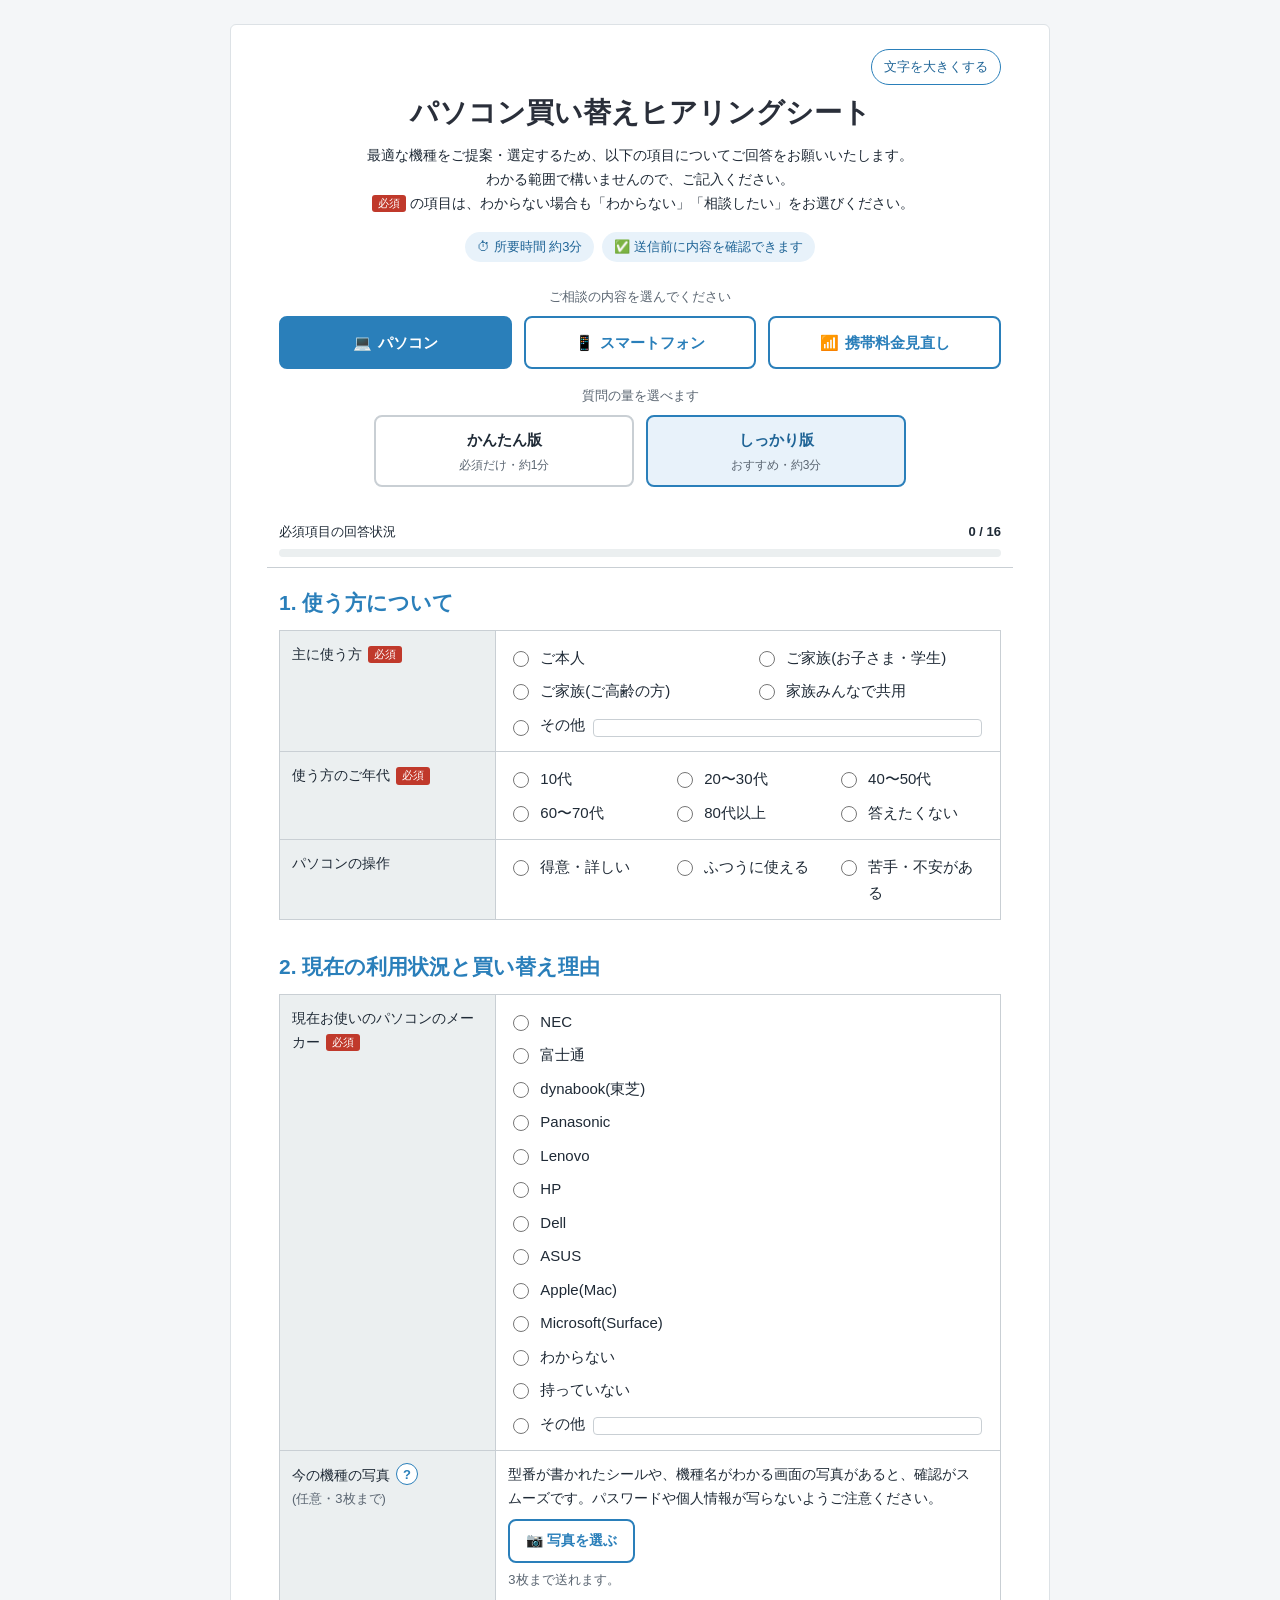
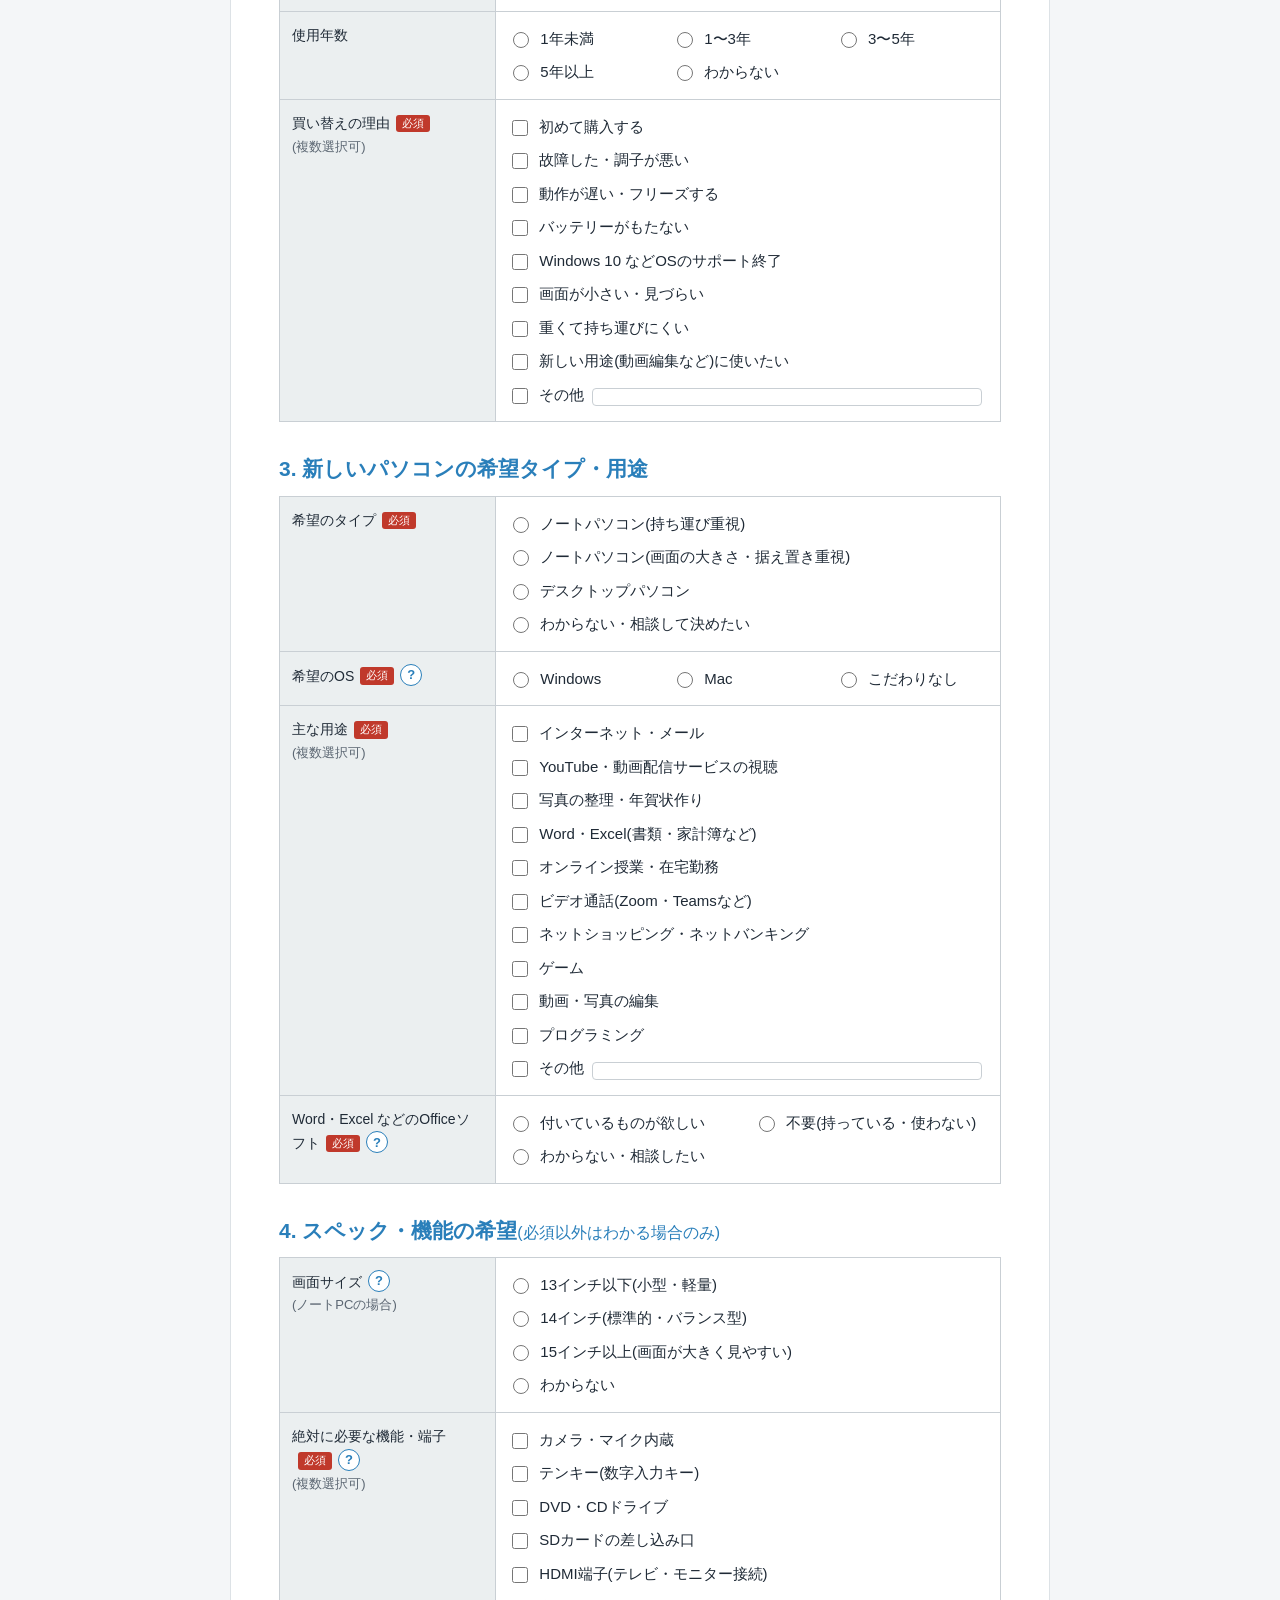
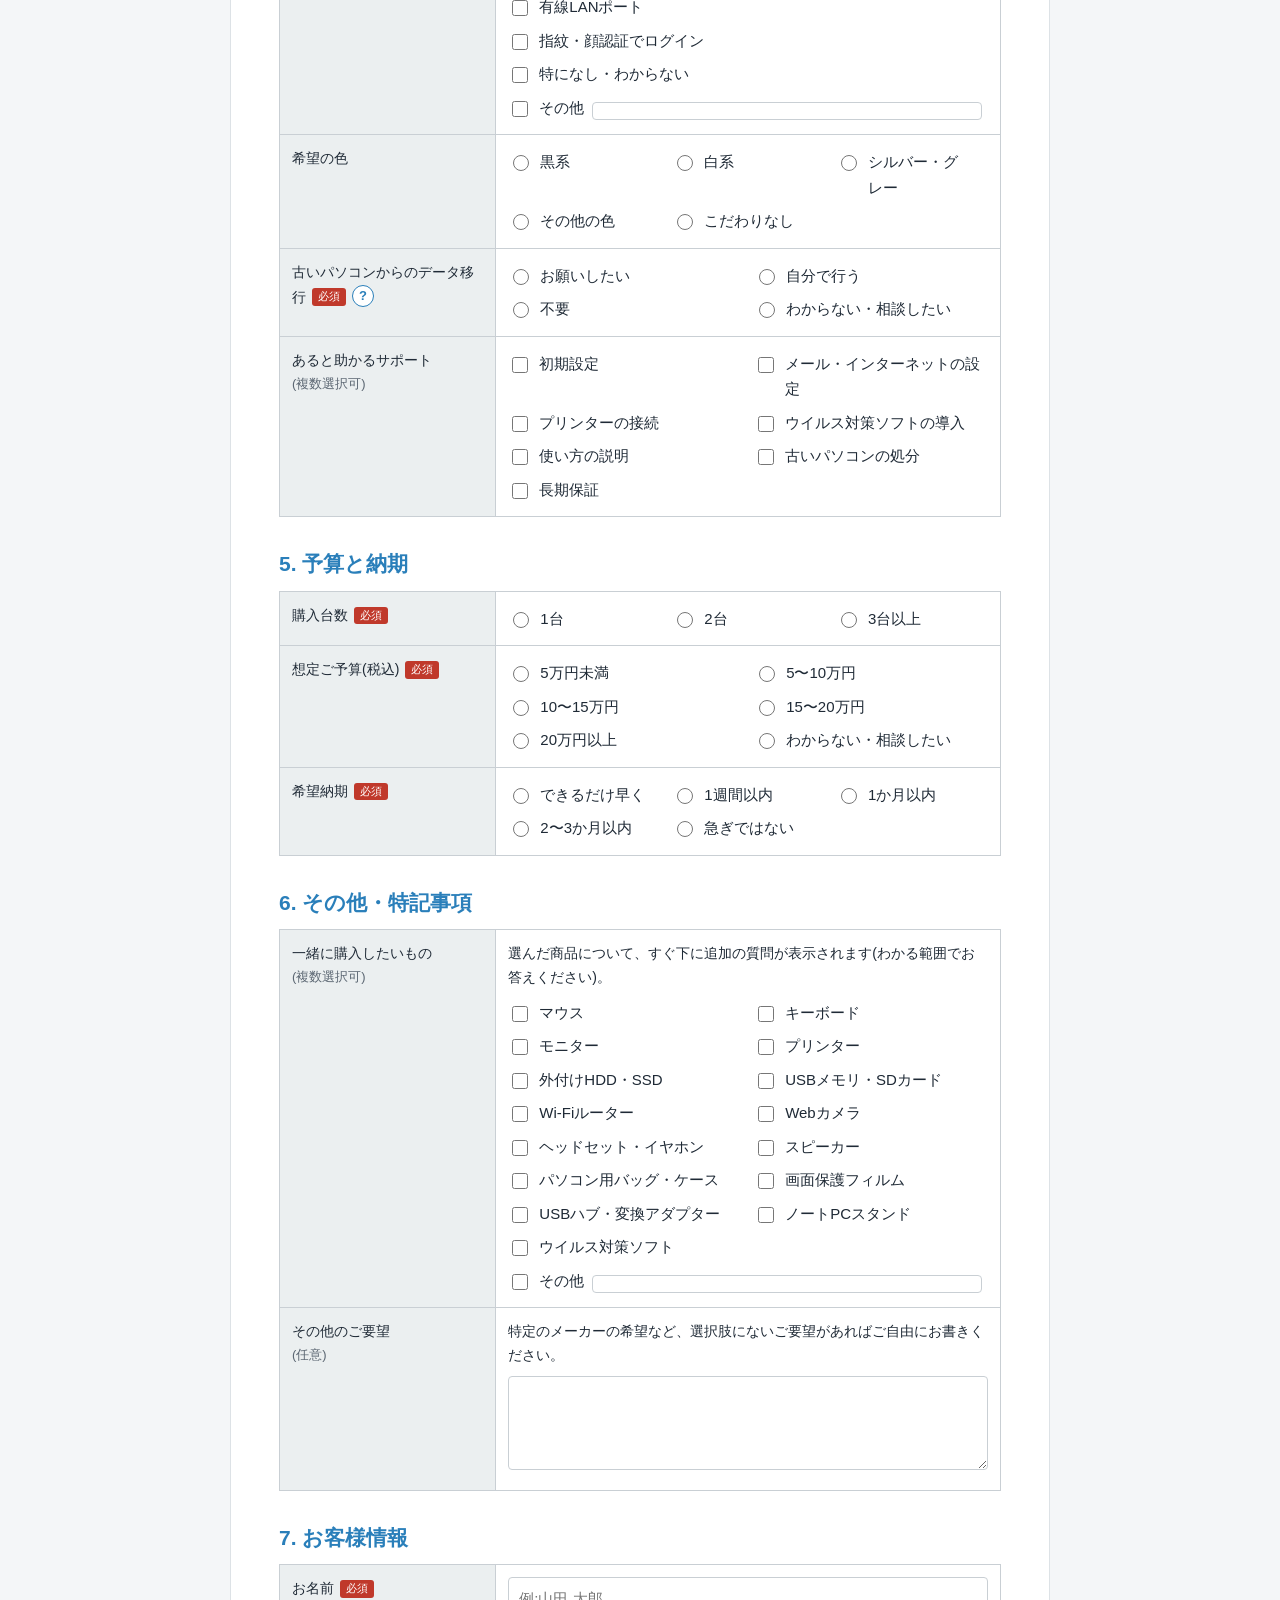
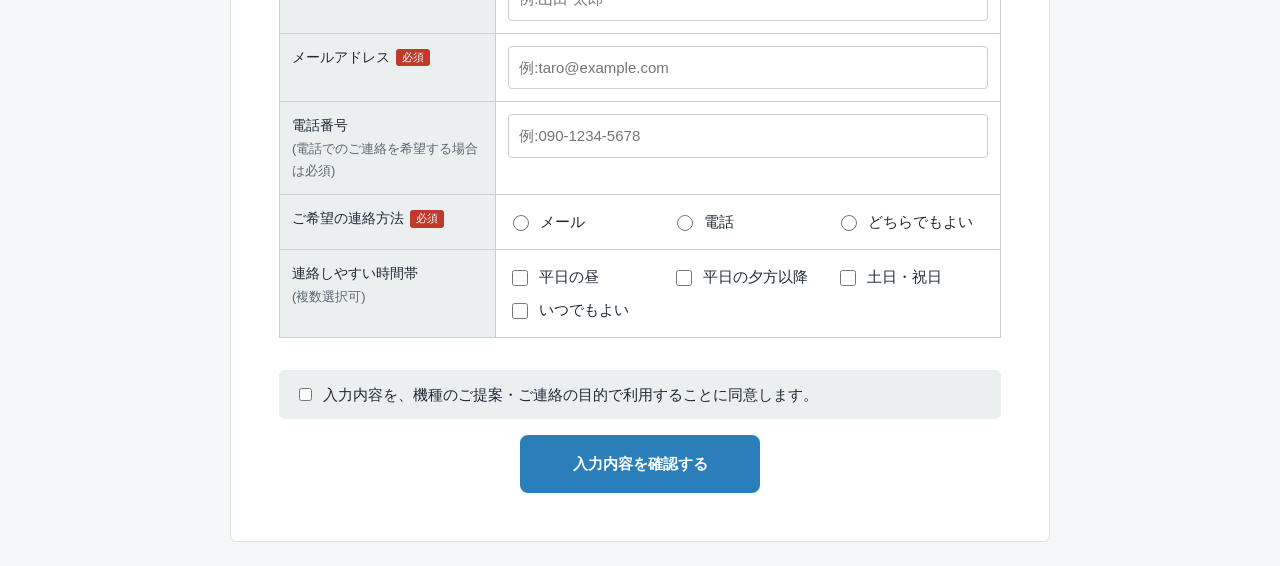
==== index.html @ 9d899d2b "料金見直しへ進むときに名前とメールを引き継ぎ、切り替えボタンにも追加 - 完了画面のおすすめから進むと、お名前とメールアドレスだけ入力済みで開始   (ほかの回答は引き継がない) - 最初の画面の切り" ====
<!doctype html>
<html lang="ja">
<head>
  <meta charset="utf-8">
  <meta name="viewport" content="width=device-width, initial-scale=1">
  <meta name="robots" content="noindex">
  <title>買い替えヒアリングシート</title>
  <link rel="stylesheet" href="style.css?v=20261109c">
</head>
<body>
  <main class="sheet">
    <header class="sheet-header">
      <div class="tools">
        <button type="button" class="tool-btn" id="fontBtn" aria-pressed="false">文字を大きくする</button>
      </div>
      <p class="shop-name" id="shopName" hidden></p>
      <h1 id="formTitle">買い替えヒアリングシート</h1>
      <p class="lead">
        <span id="leadIntro">最適な機種をご提案・選定するため、</span><wbr>以下の項目について<wbr>ご回答をお願いいたします。<br>
        わかる範囲で構いませんので、<wbr>ご記入ください。<br>
        <span class="req">必須</span> の項目は、<wbr>わからない場合も<wbr>「わからない」「相談したい」を<wbr>お選びください。
      </p>
      <ul class="badges">
        <li id="timeBadge">⏱ 所要時間 約3分</li>
        <li>✅ 送信前に内容を確認できます</li>
      </ul>
    </header>

    <!-- ===== 入力画面 ===== -->
    <div id="inputView">
      <nav class="switcher" aria-label="ヒアリングシートの種類">
        <p class="switcher-label">ご相談の内容を選んでください</p>
        <div class="switcher-buttons" role="tablist">
          <button type="button" role="tab" data-form="pc">
            <span class="icon" aria-hidden="true">💻</span><span>パソコン</span>
          </button>
          <button type="button" role="tab" data-form="phone">
            <span class="icon" aria-hidden="true">📱</span><span>スマート<wbr>フォン</span>
          </button>
          <button type="button" role="tab" data-form="plan">
            <span class="icon" aria-hidden="true">📶</span><span>携帯料金<wbr>見直し</span>
          </button>
        </div>
      </nav>

      <div class="mode-switch" role="group" aria-label="質問の量">
        <p class="switcher-label">質問の量を選べます</p>
        <div class="mode-buttons">
          <button type="button" data-mode="simple" aria-pressed="false">
            <strong>かんたん版</strong><span>必須だけ・約1分</span>
          </button>
          <button type="button" data-mode="full" aria-pressed="true">
            <strong>しっかり版</strong><span>おすすめ・約3分</span>
          </button>
        </div>
      </div>

      <!-- 画面上部に固定される進み具合のバー -->
      <div class="progress" id="progress" aria-live="polite">
        <div class="progress-text">
          <span id="progressLabel">必須項目</span>
          <strong id="progressCount">0 / 0</strong>
        </div>
        <div class="progress-track"><div class="progress-bar" id="progressBar"></div></div>
      </div>

      <form id="hearingForm" novalidate>
        <div id="formBody"></div>

        <!-- スパム対策(人には見えない欄。入力があれば送信しない) -->
        <div class="hp" aria-hidden="true">
          <label>この欄は空のままにしてください<input type="text" name="_hp" tabindex="-1" autocomplete="off"></label>
        </div>

        <div class="agree">
          <label>
            <input type="checkbox" id="agree" required>
            入力内容を、<wbr>機種のご提案・ご連絡の目的で<wbr>利用することに同意します。
          </label>
        </div>

        <p class="error-summary" id="errorSummary" role="alert" hidden></p>

        <div class="actions">
          <button type="submit" class="btn-primary" id="confirmBtn">入力内容を確認する</button>
        </div>
      </form>
    </div>

    <!-- ===== 確認画面 ===== -->
    <section class="confirm" id="confirmView" hidden tabindex="-1" aria-labelledby="confirmTitle">
      <h2 id="confirmTitle">入力内容のご確認</h2>
      <p class="confirm-lead">
        以下の内容で送信します。<wbr>よろしければ<wbr>「この内容で送信する」を<wbr>押してください。
      </p>
      <div id="confirmBody"></div>
      <!-- いたずら送信対策の確認欄(config.js で設定したときだけ表示) -->
      <div class="turnstile-box" id="turnstileBox" hidden></div>
      <p class="send-status" id="sendStatus" role="status" hidden></p>
      <p class="error-summary" id="sendError" role="alert" hidden></p>
      <div class="actions">
        <button type="button" class="btn-primary" id="submitBtn">この内容で送信する</button>
        <button type="button" class="btn-secondary" id="backBtn">修正する</button>
      </div>
    </section>

    <!-- ===== 送信完了画面 ===== -->
    <section class="done" id="doneView" hidden tabindex="-1" aria-labelledby="doneTitle">
      <div class="done-head">
        <div class="done-check" aria-hidden="true">✓</div>
        <h2 id="doneTitle">送信が完了しました</h2>
        <p>ご回答いただき、<wbr>ありがとうございました。</p>
      </div>

      <div class="receipt">
        <span class="receipt-label">受付番号</span>
        <strong class="receipt-no" id="receiptNo"></strong>
        <span class="receipt-note">お問い合わせの際に<wbr>お伝えください。</span>
      </div>

      <h3>このあとの流れ</h3>
      <ol class="flow">
        <li>
          <strong>受付完了メールをお送りします</strong>
          <span id="flowMail"></span>
        </li>
        <li>
          <strong>担当者からご連絡します</strong>
          <span id="flowContact"></span>
        </li>
        <li>
          <strong id="flowProposal">ご希望に合った機種をご提案します</strong>
          <span id="flowProposalText">ご予算・用途に合わせて、<wbr>おすすめの機種を<wbr>いくつかご紹介します。</span>
        </li>
      </ol>

      <div class="contact-box" id="shopContact" hidden></div>

      <!-- 機種のヒアリングを送ったあとに、携帯料金・Wi-Fiの見直しをおすすめする -->
      <div class="upsell" id="upsell" hidden>
        <p class="upsell-eyebrow">あわせてご検討ください</p>
        <h3 class="upsell-title">📶 携帯料金・Wi-Fiの見直しも<wbr>いかがですか?</h3>
        <p class="upsell-text">
          毎月の携帯料金や、<wbr>ご自宅のWi-Fiが<wbr>今の使い方に合っているかを<wbr>お調べし、<wbr>あなたに合ったプランをご提案します。
        </p>
        <ul class="upsell-points">
          <li>使っていないオプションや<wbr>割引の漏れがないか確認</li>
          <li>データ量・通話の使い方に<wbr>合ったプランをご提案</li>
          <li>ご家族の分や、<wbr>ご自宅のネットもまとめて相談OK</li>
        </ul>
        <button type="button" class="btn-primary" id="upsellBtn">料金見直しのヒアリングに進む(約3分)</button>
        <p class="muted">お名前とメールアドレスは、<wbr>入力済みの状態で始まります。</p>
      </div>

      <details class="summary">
        <summary>送信した内容を見る</summary>
        <div id="doneSummary"></div>
      </details>

      <div class="actions">
        <button type="button" class="btn-secondary" id="printBtn">控えを印刷・PDFで保存</button>
        <button type="button" class="btn-secondary" id="againBtn">続けて別の内容を送る</button>
      </div>
    </section>
  </main>

  <script src="config.js?v=20261109c"></script>
  <script src="models.js?v=20261109c"></script>
  <script src="accessories.js?v=20261109c"></script>
  <script src="questions.js?v=20261109c"></script>
  <script src="app.js?v=20261109c"></script>
</body>
</html>
---- style.css ----
:root {
  --text: #1f2a36;
  --muted: #5b6672;
  --heading: #2a2f3a;
  --accent: #2a7fba;
  --accent-dark: #1f6496;
  --label-bg: #ebeff0;
  --border: #c9cfd4;
  --bg: #f4f6f8;
  --paper: #ffffff;
  --error: #c0392b;
  --error-bg: #fdecea;
  --ok: #2e8b57;
  --ok-bg: #e8f5ee;
  --selected-bg: #e8f2fa;
}

* { box-sizing: border-box; }
[hidden] { display: none !important; }

body {
  margin: 0;
  background: var(--bg);
  color: var(--text);
  font-family: "Hiragino Kaku Gothic ProN", "Hiragino Sans", "Noto Sans JP", Meiryo, sans-serif;
  font-size: 15px;
  line-height: 1.7;
  overflow-wrap: anywhere;
  word-break: normal;
  line-break: strict;
}

.sheet {
  max-width: 820px;
  margin: 24px auto;
  padding: 40px 48px 48px;
  background: var(--paper);
  border: 1px solid #dde2e6;
  border-radius: 6px;
}

.sheet-header { text-align: center; margin-bottom: 24px; }
.shop-name { margin: 0 0 4px; color: var(--muted); font-size: 14px; }
h1 { word-break: keep-all; overflow-wrap: anywhere; margin: 0 0 12px; color: var(--heading); font-size: 28px; line-height: 1.4; }
.lead { margin: 0; font-size: 14px; word-break: keep-all; overflow-wrap: anywhere; }

.badges {
  display: flex; flex-wrap: wrap; justify-content: center; gap: 8px;
  margin: 16px 0 0; padding: 0; list-style: none;
}
.badges li {
  padding: 4px 12px; font-size: 13px; color: var(--accent-dark);
  background: var(--selected-bg); border-radius: 999px;
}

/* 進み具合のバー(スクロールしても上部に表示) */
.progress {
  position: sticky; top: 0; z-index: 5;
  margin: 0 -12px 20px; padding: 10px 12px;
  background: rgba(255, 255, 255, .96);
  border-bottom: 1px solid var(--border);
  backdrop-filter: blur(4px);
}
.progress-text { display: flex; justify-content: space-between; gap: 8px; font-size: 13px; margin-bottom: 6px; }
.progress-text strong { font-variant-numeric: tabular-nums; }
.progress-track { height: 8px; background: var(--label-bg); border-radius: 999px; overflow: hidden; }
.progress-bar { height: 100%; width: 0; background: var(--accent); border-radius: 999px; transition: width .3s ease; }
.progress.complete .progress-bar { background: var(--ok); }
.progress.complete .progress-text { color: var(--ok); font-weight: bold; }

/* 製品の切り替え */
.switcher { margin: 0 0 28px; text-align: center; }
.switcher-label { margin: 0 0 8px; font-size: 13px; color: var(--muted); }
.switcher-buttons { display: flex; gap: 12px; justify-content: center; flex-wrap: wrap; }
.switcher button {
  flex: 1 1 180px;
  max-width: 260px;
  padding: 12px 16px;
  font: inherit;
  font-weight: bold;
  color: var(--accent);
  background: #fff;
  border: 2px solid var(--accent);
  border-radius: 8px;
  cursor: pointer;
}
.switcher button .icon { margin-right: 6px; }
.switcher button { word-break: keep-all; overflow-wrap: normal; } /* 指定した切れ目でだけ折り返す */
.switcher button[aria-selected="true"] { color: #fff; background: var(--accent); }

/* セクション */
.section { margin: 0 0 32px; }
.section h2 {
  margin: 0 0 12px;
  color: var(--accent);
  font-size: 21px;
  line-height: 1.4;
}
.section h2 .sub { font-size: 16px; font-weight: normal; }

.q-table { width: 100%; border-collapse: collapse; table-layout: fixed; }
.q-table th,
.q-table td {
  border: 1px solid var(--border);
  padding: 12px;
  vertical-align: top;
  text-align: left;
}
.q-table th {
  width: 30%;
  background: var(--label-bg);
  font-weight: normal;
  font-size: 14px;
}
.q-table th .note { display: block; font-size: 13px; color: var(--muted); }
.req {
  display: inline-block;
  margin-left: 6px;
  padding: 0 6px;
  font-size: 11px;
  line-height: 1.6;
  color: #fff;
  background: var(--error);
  border-radius: 3px;
  vertical-align: 1px;
}

.description { margin: 0 0 8px; font-size: 14px; }

/* 「一緒に購入したいもの」の追加質問 */
.q-table tr.followup th,
.q-table tr.followup td { background: var(--selected-bg); border-left: 4px solid var(--accent); }
.q-table tr.followup td { border-left: 1px solid var(--border); }
tr.followup th span { display: block; }
.followup-tag {
  display: inline-block !important; margin-bottom: 2px; padding: 0 6px;
  font-size: 11px; color: #fff; background: var(--accent); border-radius: 3px;
}
.sub-q + .sub-q { margin-top: 12px; padding-top: 12px; border-top: 1px dashed var(--border); }
.sub-label { margin: 0 0 4px; font-size: 14px; font-weight: bold; }
.note-inline { font-weight: normal; font-size: 12px; color: var(--muted); }
tr.followup:not([hidden]) { animation: fadein .25s ease; }
@keyframes fadein { from { opacity: 0; } to { opacity: 1; } }
@media (prefers-reduced-motion: reduce) { tr.followup:not([hidden]) { animation: none; } }

/* 入力欄 */
input[type="text"],
input[type="email"],
input[type="tel"],
input[type="number"],
input[type="date"],
textarea {
  width: 100%;
  max-width: 100%;
  padding: 8px 10px;
  font: inherit;
  color: inherit;
  border: 1px solid var(--border);
  border-radius: 4px;
  background: #fff;
}
textarea { resize: vertical; }
input:focus, textarea:focus { outline: 2px solid var(--accent); outline-offset: 0; border-color: var(--accent); }

.choices { display: flex; flex-direction: column; gap: 4px; }
.choices.grid-short { display: grid; grid-template-columns: repeat(auto-fill, minmax(140px, 1fr)); gap: 4px 12px; }
.choices.grid-mid { display: grid; grid-template-columns: repeat(auto-fill, minmax(220px, 1fr)); gap: 4px 12px; }
.choices .other-row { grid-column: 1 / -1; }
.choice { display: flex; align-items: flex-start; gap: 8px; cursor: pointer; }
.choice input { margin-top: 6px; flex-shrink: 0; width: 16px; height: 16px; }
.choice { padding: 2px 6px; margin-left: -6px; border-radius: 4px; }
.choice:has(input:checked) { background: var(--selected-bg); }
.other-row { display: flex; align-items: center; gap: 8px; flex-wrap: wrap; }
.other-row input[type="text"] { flex: 1 1 160px; width: auto; }

.inline { display: flex; align-items: center; gap: 8px; flex-wrap: wrap; }
.inline input[type="number"] { width: 110px; }
.inline input[type="date"] { width: auto; min-width: 170px; }

.field-error { margin: 6px 0 0; color: var(--error); font-size: 13px; }
.has-error { background: var(--error-bg); }

/* スパム対策の欄は画面外に */
.hp { position: absolute; left: -9999px; width: 1px; height: 1px; overflow: hidden; }

.agree { margin: 8px 0 16px; padding: 12px 16px; background: var(--label-bg); border-radius: 6px; }
.agree label { display: flex; gap: 8px; align-items: flex-start; cursor: pointer; }
.agree input { margin-top: 6px; flex-shrink: 0; }

.error-summary {
  padding: 12px 16px;
  color: var(--error);
  background: var(--error-bg);
  border-radius: 6px;
}

.actions { display: flex; gap: 12px; flex-wrap: wrap; justify-content: center; }
.btn-primary,
.btn-secondary {
  padding: 14px 28px;
  font: inherit;
  font-weight: bold;
  border-radius: 8px;
  cursor: pointer;
}
.btn-primary { color: #fff; background: var(--accent); border: 2px solid var(--accent); min-width: 240px; }
.btn-primary:hover { background: var(--accent-dark); }
.btn-primary:disabled { opacity: .6; cursor: wait; }
.btn-secondary { color: var(--accent); background: #fff; border: 2px solid var(--accent); }

/* 確認画面・完了画面の回答一覧 */
.confirm h2, .done h2 { margin: 0 0 8px; color: var(--accent); font-size: 24px; text-align: center; }
.confirm-lead { text-align: center; margin: 0 0 24px; word-break: keep-all; overflow-wrap: anywhere; }
.answer-list h3 { margin: 20px 0 8px; font-size: 16px; color: var(--accent); }
.answer-list dl {
  display: grid; grid-template-columns: 30% minmax(0, 1fr);
  margin: 0; border: 1px solid var(--border); border-bottom: none;
}
.answer-list dt, .answer-list dd { margin: 0; padding: 8px 12px; border-bottom: 1px solid var(--border); }
.answer-list dt { background: var(--label-bg); font-size: 14px; }
.answer-list dd.empty { color: var(--muted); }
.confirm .actions { margin-top: 28px; }

.done-head { text-align: center; }
.done-check {
  width: 64px; height: 64px; margin: 0 auto 12px;
  display: grid; place-items: center;
  font-size: 34px; font-weight: bold; color: #fff;
  background: var(--ok); border-radius: 50%;
}
.receipt {
  display: flex; flex-direction: column; align-items: center; gap: 2px;
  margin: 24px auto; padding: 16px; max-width: 420px;
  border: 2px dashed var(--accent); border-radius: 8px; text-align: center;
}
.receipt-label { font-size: 13px; color: var(--muted); }
.receipt-no { font-size: 26px; letter-spacing: .06em; font-variant-numeric: tabular-nums; }
.receipt-note { font-size: 13px; color: var(--muted); word-break: keep-all; overflow-wrap: anywhere; }

.done h3 { margin: 28px 0 12px; font-size: 18px; }
.flow { margin: 0; padding: 0; list-style: none; counter-reset: step; display: flex; flex-direction: column; gap: 12px; }
.flow li {
  position: relative; padding: 12px 14px 12px 52px;
  background: var(--label-bg); border-radius: 8px;
  counter-increment: step;
}
.flow li::before {
  content: counter(step);
  position: absolute; left: 14px; top: 12px;
  width: 26px; height: 26px; display: grid; place-items: center;
  font-weight: bold; color: #fff; background: var(--accent); border-radius: 50%;
}
.flow strong { display: block; }
.flow span { font-size: 14px; color: var(--muted); }

.contact-box { margin: 20px 0 0; padding: 14px 16px; border: 1px solid var(--border); border-radius: 8px; }
.contact-box p { margin: 0; }
.contact-box .contact-title { font-weight: bold; margin-bottom: 4px; }
.contact-box a { font-size: 20px; font-weight: bold; color: var(--accent); }
.muted { color: var(--muted); font-size: 13px; }

.summary { margin: 24px 0; }
.summary summary { cursor: pointer; color: var(--accent); font-weight: bold; padding: 8px 0; }
.done .actions { margin-top: 8px; }

/* スマホ表示:表を縦に積む */
@media (max-width: 640px) {
  body { font-size: 16px; } /* iPhoneで入力時に拡大されないよう16px */
  .sheet { margin: 0; padding: 24px 16px 32px; border: none; border-radius: 0; }
  h1 { font-size: 20px; }
  .inline input[type="number"] { width: 80px; }
  .section h2 { font-size: 18px; }
  .q-table, .q-table tbody, .q-table tr, .q-table th, .q-table td { display: block; width: 100%; }
  .q-table tr { border: 1px solid var(--border); border-bottom: none; }
  .q-table tr:last-child { border-bottom: 1px solid var(--border); }
  .q-table th, .q-table td { border: none; }
  .q-table th { padding: 8px 12px; }
  .q-table tr.followup { border-left: 4px solid var(--accent); }
  .q-table tr.followup th, .q-table tr.followup td { border-left: none; }
  tr.followup th span { display: inline; margin-right: 6px; }
  .actions button { width: 100%; }
  .choices.grid-short { grid-template-columns: repeat(2, minmax(0, 1fr)); }
  .btn-primary { min-width: 0; }
  .progress { margin: 0 -16px 16px; padding: 8px 16px; }
  .choice { padding: 4px 6px; } /* 指でタップしやすく */
  .answer-list dl { grid-template-columns: 1fr; }
  .answer-list dt { border-bottom: none; padding-bottom: 2px; }
  .answer-list dd { padding-top: 2px; }
  .confirm h2, .done h2 { font-size: 20px; }
  .receipt-no { font-size: 22px; }
}

/* 印刷時:紙のヒアリングシートとして使えるように */
@media print {
  body { background: #fff; font-size: 12px; }
  .sheet { margin: 0; padding: 0; border: none; max-width: none; }
  .switcher, .actions, .agree, .error-summary, .hp, .badges, .progress { display: none !important; }
  .answer-list dl, .section { break-inside: avoid; }
  .section { break-inside: avoid; margin-bottom: 20px; }
  input, textarea { border: none; border-bottom: 1px solid #999; border-radius: 0; }
  textarea { border: 1px solid #999; }
}


/* ===== 文字を大きくするボタン ===== */
.tools { display: flex; justify-content: flex-end; margin: -16px 0 8px; }
.tool-btn {
  padding: 6px 12px; font: inherit; font-size: 13px; color: var(--accent-dark);
  background: var(--paper); border: 1px solid var(--accent); border-radius: 999px; cursor: pointer;
}
.tool-btn[aria-pressed="true"] { color: #fff; background: var(--accent); }

/* 文字を大きくしたとき */
html.large-text body { font-size: 18px; }
html.large-text .q-table th,
html.large-text .lead,
html.large-text .description,
html.large-text .help-text,
html.large-text .answer-list dt,
html.large-text .flow span { font-size: 17px; }
html.large-text .q-table th .note,
html.large-text .note-inline,
html.large-text .muted,
html.large-text .badges li,
html.large-text .switcher-label,
html.large-text .progress-text { font-size: 15px; }
html.large-text .sub-label { font-size: 17px; }
html.large-text .choice input { width: 20px; height: 20px; margin-top: 5px; }

/* ===== かんたん版・しっかり版の切り替え ===== */
.mode-switch { margin: -12px 0 24px; text-align: center; }
.mode-buttons { display: flex; gap: 12px; justify-content: center; flex-wrap: wrap; }
.mode-buttons button {
  flex: 1 1 200px; max-width: 260px;
  display: flex; flex-direction: column; align-items: center; gap: 2px;
  padding: 10px 12px; font: inherit; color: var(--text);
  background: var(--paper); border: 2px solid var(--border); border-radius: 8px; cursor: pointer;
}
.mode-buttons button span { font-size: 12px; color: var(--muted); }
.mode-buttons button[aria-pressed="true"] { border-color: var(--accent); background: var(--selected-bg); }
.mode-buttons button[aria-pressed="true"] strong { color: var(--accent-dark); }

/* ===== 用語の説明(?) ===== */
.help-btn {
  display: inline-grid; place-items: center;
  width: 22px; height: 22px; margin-left: 6px; padding: 0;
  font: inherit; font-size: 13px; font-weight: bold; line-height: 1;
  color: var(--accent); background: var(--paper);
  border: 1.5px solid var(--accent); border-radius: 50%; cursor: pointer; vertical-align: 1px;
}
.help-btn[aria-expanded="true"] { color: #fff; background: var(--accent); }
.help-text {
  margin: 0 0 10px; padding: 8px 12px; font-size: 14px;
  background: var(--selected-bg); border-radius: 6px;
}

/* ===== 写真 ===== */
.visually-hidden {
  position: absolute !important; width: 1px; height: 1px; padding: 0; margin: -1px;
  overflow: hidden; clip: rect(0 0 0 0); white-space: nowrap; border: 0;
}
.btn-small { display: inline-block; padding: 8px 16px; font-size: 14px; }
.photo-field .muted { margin: 6px 0 0; }
.photo-list { display: flex; flex-wrap: wrap; gap: 8px; margin-top: 8px; }
.photo-item { position: relative; width: 96px; height: 96px; }
.photo-item img { width: 100%; height: 100%; object-fit: cover; border-radius: 6px; border: 1px solid var(--border); }
.photo-remove {
  position: absolute; top: -8px; right: -8px; width: 26px; height: 26px; padding: 0;
  font: inherit; font-size: 16px; line-height: 1; color: #fff;
  background: var(--error); border: 2px solid var(--paper); border-radius: 50%; cursor: pointer;
}
.photo-field:focus-within label.btn-secondary { outline: 2px solid var(--accent); outline-offset: 2px; }

/* ===== 送信中の表示 ===== */
.send-status {
  margin: 16px 0 0; padding: 12px 16px; text-align: center;
  color: var(--accent-dark); background: var(--selected-bg); border-radius: 6px;
}
.turnstile-box { display: flex; justify-content: center; margin: 20px 0 0; }

@media (max-width: 640px) {
  .tools { margin: -8px 0 8px; }
  /* 製品と質問量のボタンは、スマホでも横に2つ並べる */
  .switcher-buttons, .mode-buttons { flex-wrap: nowrap; gap: 8px; }
  .switcher button, .mode-buttons button { flex: 1 1 0; min-width: 0; max-width: none; padding-left: 8px; padding-right: 8px; }
  /* 3つの切り替えボタンは、アイコンを上に置いて文字を1行に収める */
  .switcher button { display: flex; flex-direction: column; align-items: center; gap: 2px; padding: 8px 4px; font-size: 13px; line-height: 1.3; }
  .switcher button .icon { margin: 0; font-size: 18px; }
  .mode-buttons button span { font-size: 11px; }
}

@media print {
  .tools, .mode-switch, .help-btn, .photo-remove, .send-status { display: none !important; }
}

/* とても幅の狭いスマホでは、製品ボタンのアイコンを省いて1行に収める */
@media (max-width: 360px) {
  .switcher button { font-size: 12px; }
}

/* ===== 送信後のおすすめ(携帯料金・Wi-Fiの見直し) ===== */
.upsell {
  margin: 28px 0 0; padding: 20px;
  border: 2px solid var(--accent); border-radius: 12px; background: var(--selected-bg);
  word-break: keep-all; overflow-wrap: anywhere;
}
.upsell-eyebrow { margin: 0 0 4px; font-size: 12px; font-weight: bold; letter-spacing: .08em; color: var(--accent-dark); }
.done .upsell-title { margin: 0 0 8px; font-size: 20px; color: var(--heading); }
.upsell-text { margin: 0 0 10px; }
.upsell-points { margin: 0 0 16px; padding-left: 1.2em; font-size: 14px; }
.upsell-points li + li { margin-top: 2px; }
.upsell .btn-primary { width: 100%; min-width: 0; }
.upsell .muted { margin: 8px 0 0; text-align: center; }
@media print { .upsell { display: none !important; } }
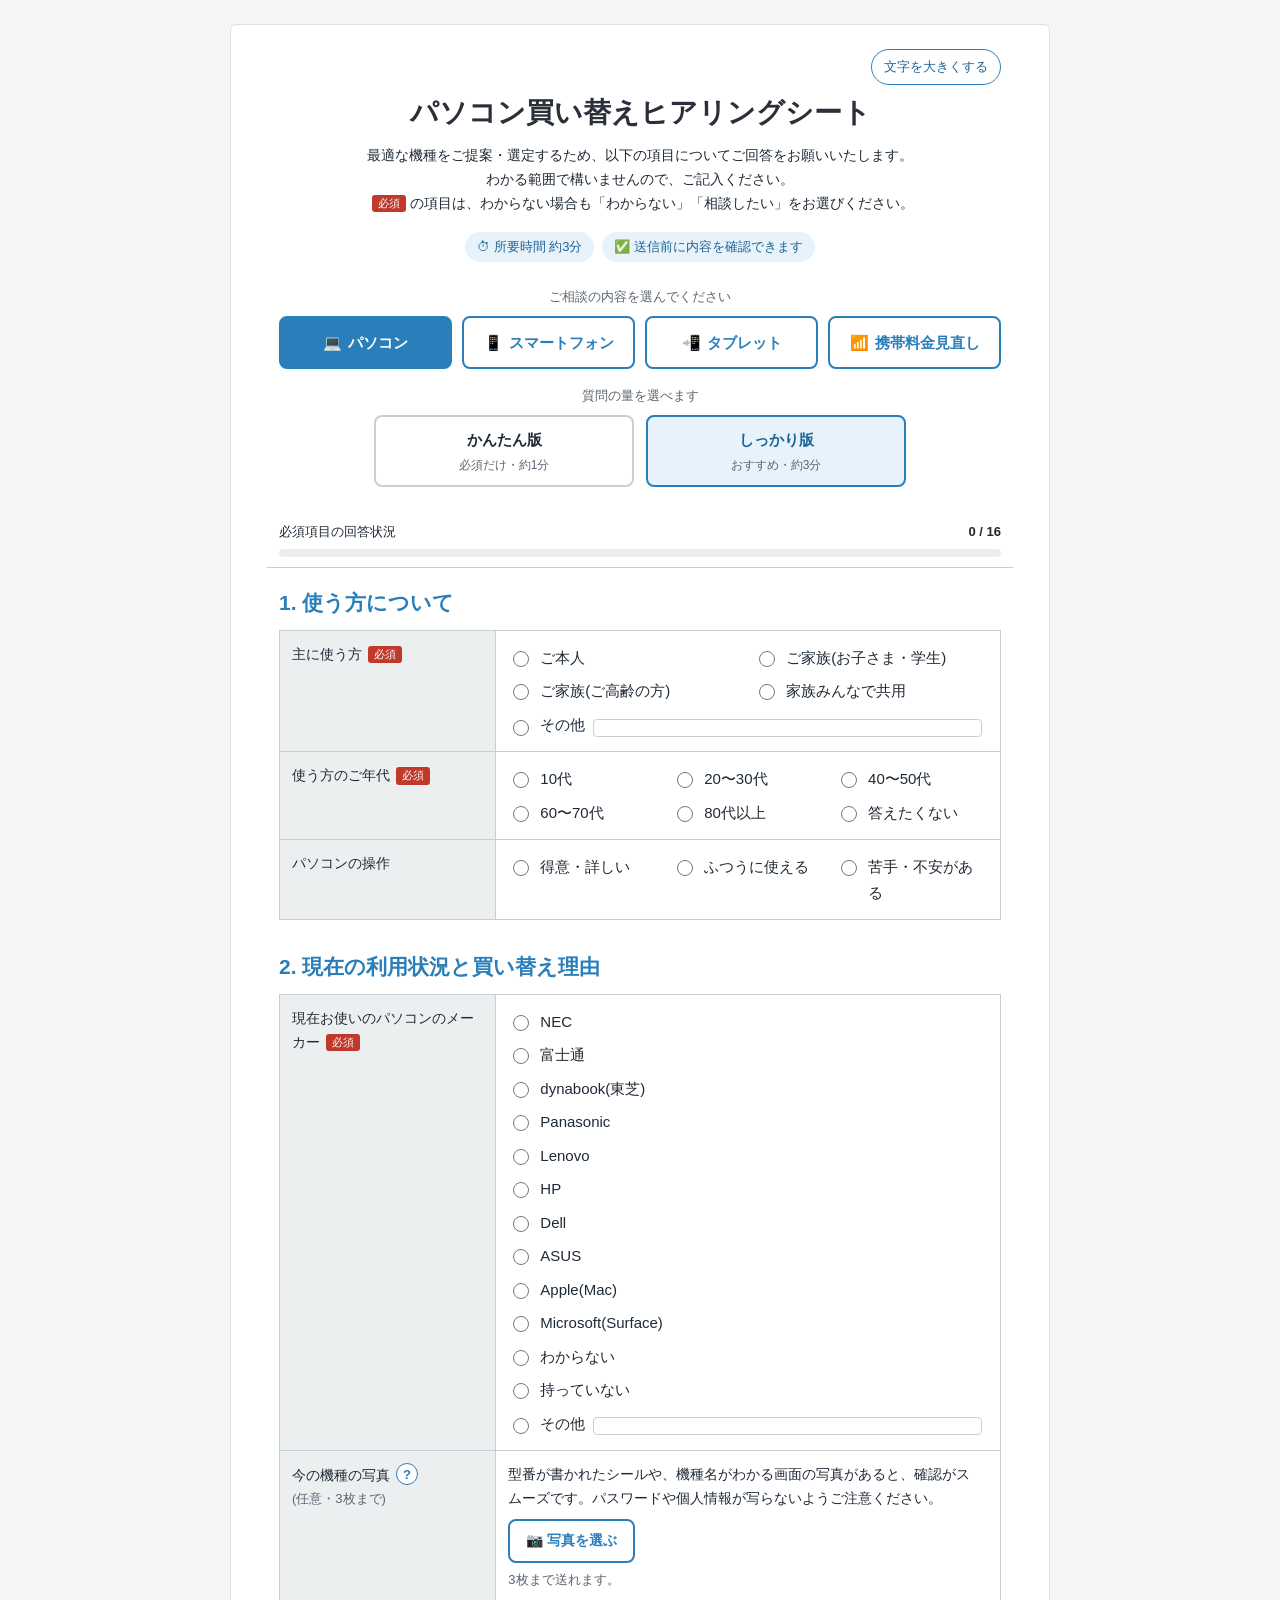
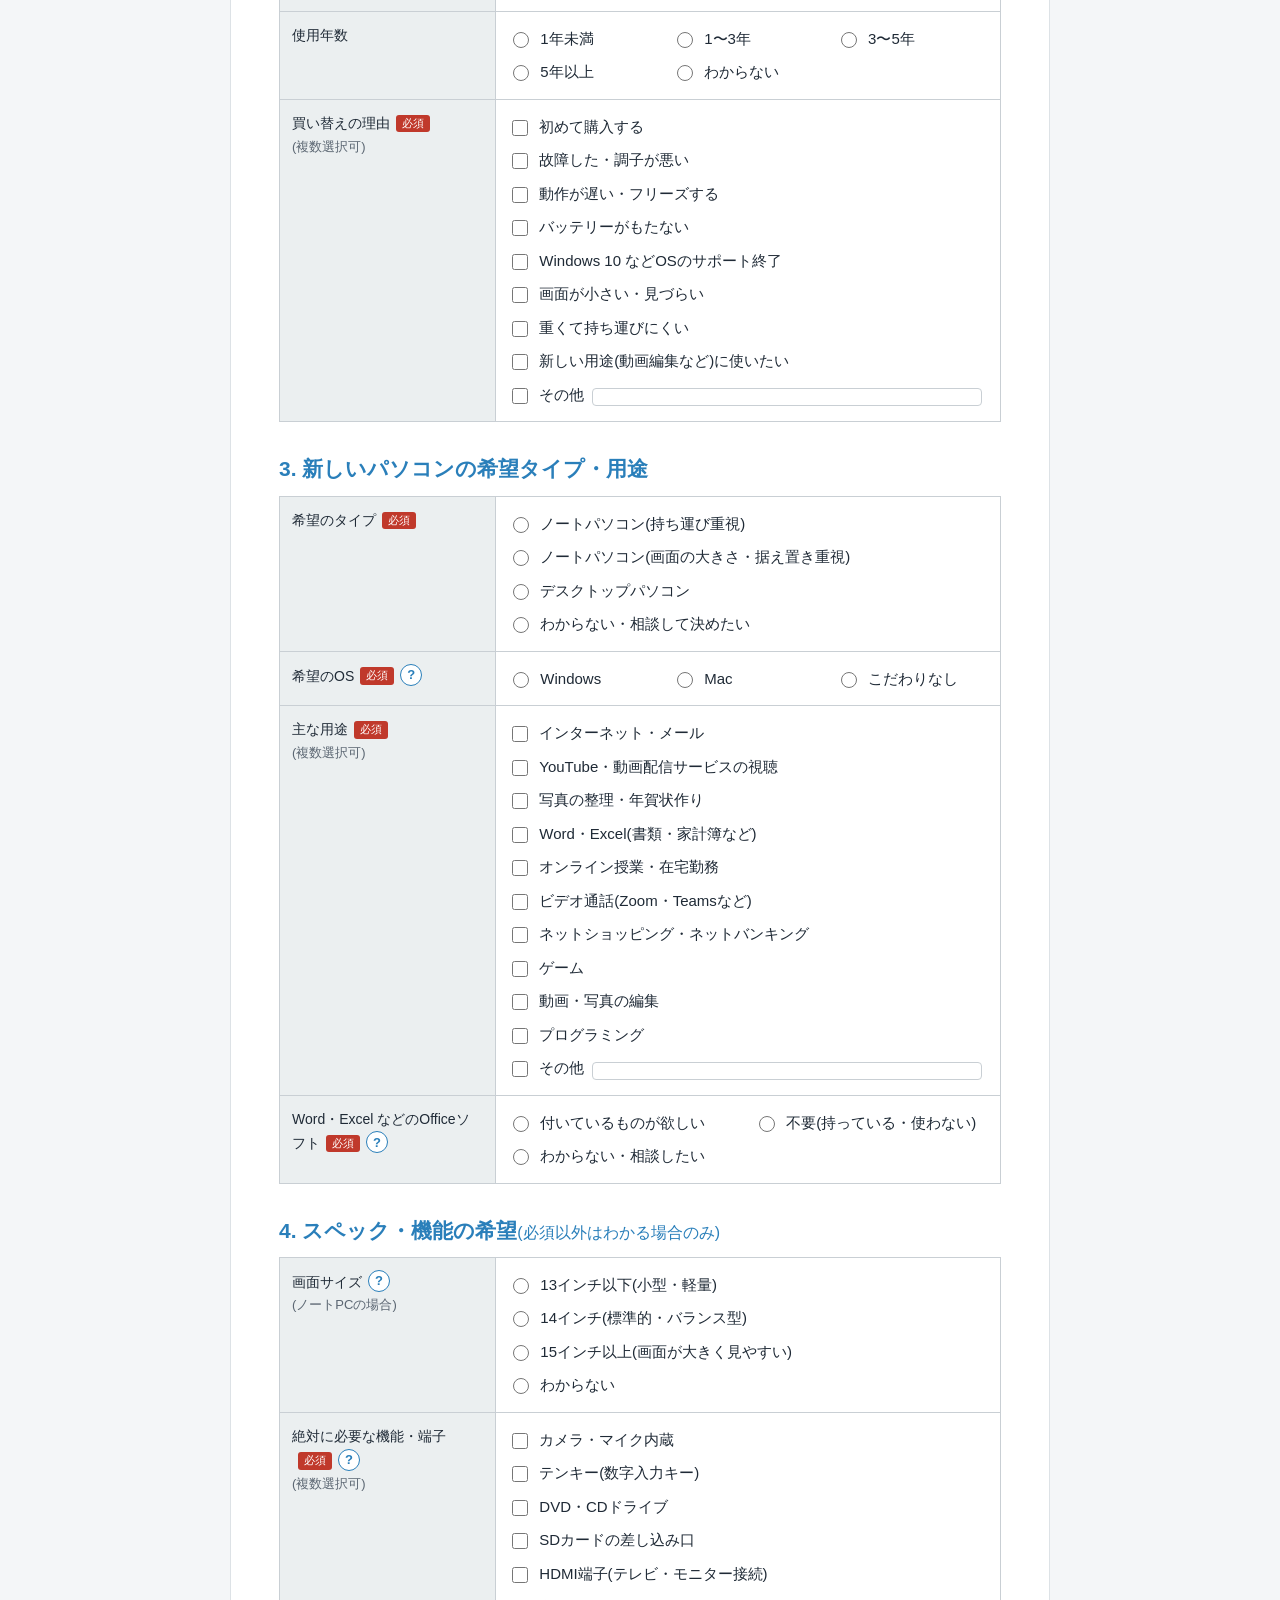
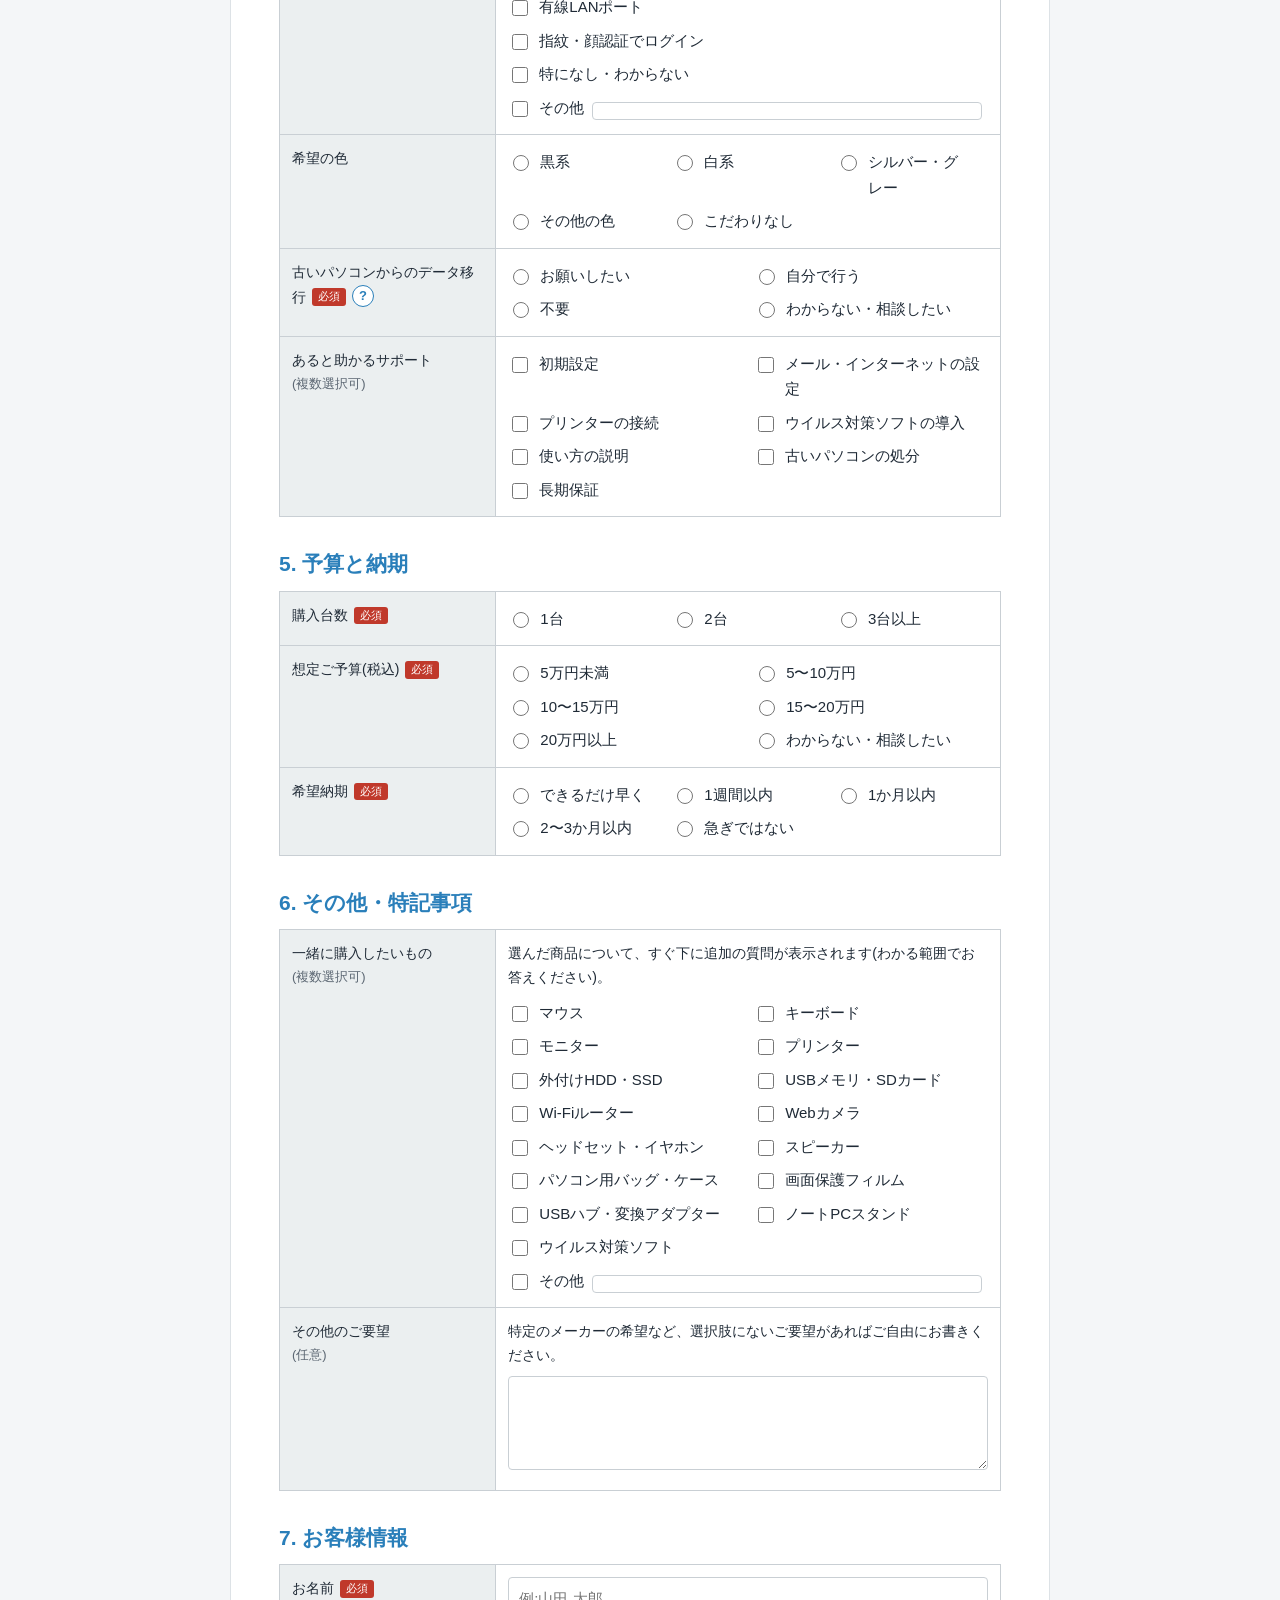
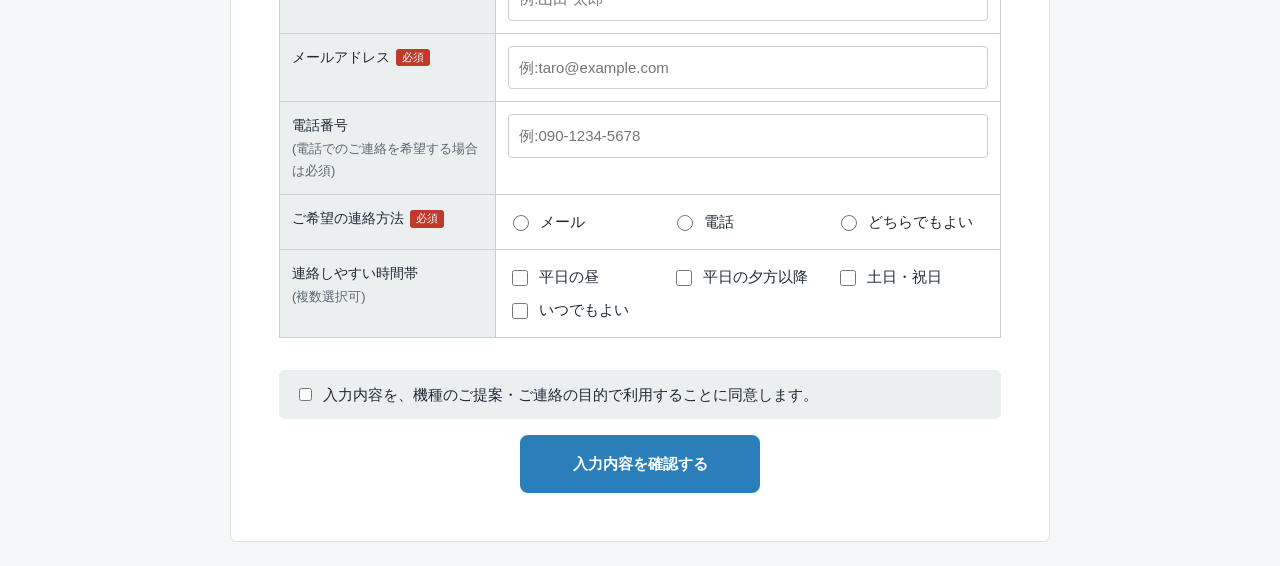
==== commit 5602cdae: "タブレットのヒアリングシートを追加 - 切り替えボタンに「タブレット」を追加(?type=tablet、受付番号は TB-) - 今のタブレット(iPad・Galaxy Tab・Fire・Lenovo" ====
--- a/index.html
+++ b/index.html
@@ -5,7 +5,7 @@
   <meta name="viewport" content="width=device-width, initial-scale=1">
   <meta name="robots" content="noindex">
   <title>買い替えヒアリングシート</title>
-  <link rel="stylesheet" href="style.css?v=20261109c">
+  <link rel="stylesheet" href="style.css?v=20261111a">
 </head>
 <body>
   <main class="sheet">
@@ -36,6 +36,9 @@
           </button>
           <button type="button" role="tab" data-form="phone">
             <span class="icon" aria-hidden="true">📱</span><span>スマート<wbr>フォン</span>
+          </button>
+          <button type="button" role="tab" data-form="tablet">
+            <span class="icon" aria-hidden="true">📲</span><span>タブレット</span>
           </button>
           <button type="button" role="tab" data-form="plan">
             <span class="icon" aria-hidden="true">📶</span><span>携帯料金<wbr>見直し</span>
@@ -164,10 +167,10 @@
     </section>
   </main>
 
-  <script src="config.js?v=20261109c"></script>
-  <script src="models.js?v=20261109c"></script>
-  <script src="accessories.js?v=20261109c"></script>
-  <script src="questions.js?v=20261109c"></script>
-  <script src="app.js?v=20261109c"></script>
+  <script src="config.js?v=20261111a"></script>
+  <script src="models.js?v=20261111a"></script>
+  <script src="accessories.js?v=20261111a"></script>
+  <script src="questions.js?v=20261111a"></script>
+  <script src="app.js?v=20261111a"></script>
 </body>
 </html>
--- a/style.css
+++ b/style.css
@@ -71,11 +71,11 @@
 /* 製品の切り替え */
 .switcher { margin: 0 0 28px; text-align: center; }
 .switcher-label { margin: 0 0 8px; font-size: 13px; color: var(--muted); }
-.switcher-buttons { display: flex; gap: 12px; justify-content: center; flex-wrap: wrap; }
+.switcher-buttons { display: flex; gap: 10px; justify-content: center; flex-wrap: nowrap; }
 .switcher button {
-  flex: 1 1 180px;
-  max-width: 260px;
-  padding: 12px 16px;
+  flex: 1 1 0; /* 4つのボタンを横一列に、同じ幅で並べる */
+  min-width: 0;
+  padding: 12px 8px;
   font: inherit;
   font-weight: bold;
   color: var(--accent);
@@ -383,9 +383,7 @@
   /* 製品と質問量のボタンは、スマホでも横に2つ並べる */
   .switcher-buttons, .mode-buttons { flex-wrap: nowrap; gap: 8px; }
   .switcher button, .mode-buttons button { flex: 1 1 0; min-width: 0; max-width: none; padding-left: 8px; padding-right: 8px; }
-  /* 3つの切り替えボタンは、アイコンを上に置いて文字を1行に収める */
-  .switcher button { display: flex; flex-direction: column; align-items: center; gap: 2px; padding: 8px 4px; font-size: 13px; line-height: 1.3; }
-  .switcher button .icon { margin: 0; font-size: 18px; }
+
   .mode-buttons button span { font-size: 11px; }
 }
 
@@ -395,7 +393,7 @@
 
 /* とても幅の狭いスマホでは、製品ボタンのアイコンを省いて1行に収める */
 @media (max-width: 360px) {
-  .switcher button { font-size: 12px; }
+  .switcher button { font-size: 13px; gap: 4px; }
 }
 
 /* ===== 送信後のおすすめ(携帯料金・Wi-Fiの見直し) ===== */
@@ -412,3 +410,13 @@
 .upsell .btn-primary { width: 100%; min-width: 0; }
 .upsell .muted { margin: 8px 0 0; text-align: center; }
 @media print { .upsell { display: none !important; } }
+
+/* 4つの切り替えボタンは、スマホや小さめの画面では2列×2段に並べる */
+@media (max-width: 760px) {
+  .switcher-buttons { display: grid; grid-template-columns: repeat(2, minmax(0, 1fr)); gap: 8px; }
+  .switcher button { display: flex; align-items: center; justify-content: center; gap: 6px; padding: 10px 6px; font-size: 14px; line-height: 1.3; }
+  .switcher button .icon { margin: 0; font-size: 18px; }
+}
+@media (max-width: 360px) {
+  .switcher button { font-size: 13px; gap: 4px; }
+}
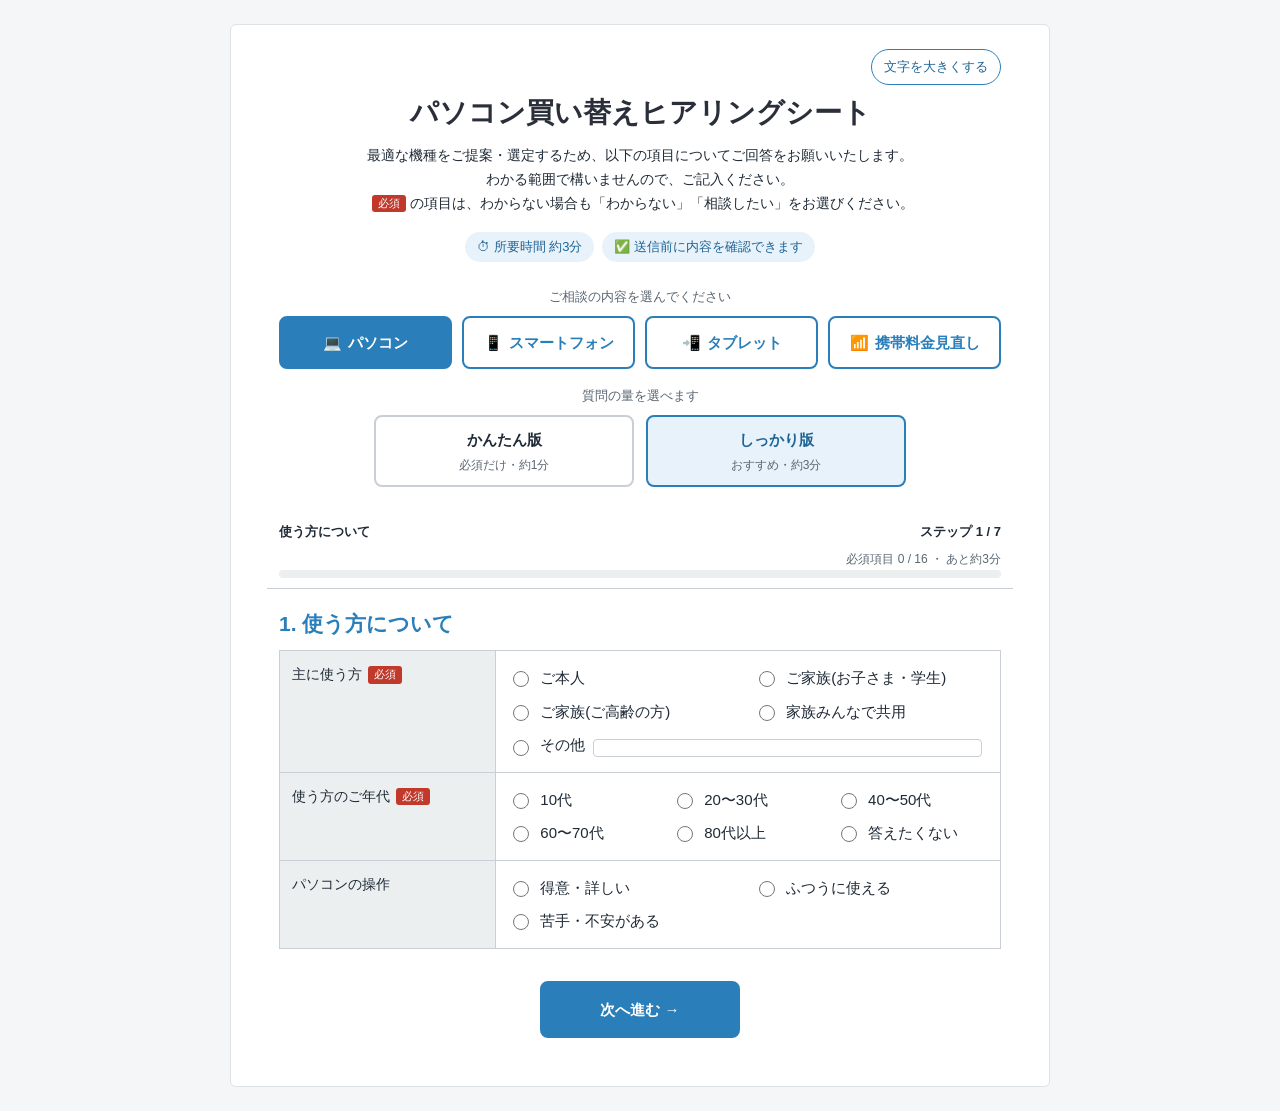
==== commit 4a958114: "入力のしやすさ・お店の運用と分析・見た目を改善 入力のしやすさ: - 1画面に1セクションずつ表示するステップ形式(次へ/戻る、ステップごとの入力チェック) - 進み具合に「ステップ n / m」と残" ====
--- a/index.html
+++ b/index.html
@@ -5,7 +5,7 @@
   <meta name="viewport" content="width=device-width, initial-scale=1">
   <meta name="robots" content="noindex">
   <title>買い替えヒアリングシート</title>
-  <link rel="stylesheet" href="style.css?v=20261111a">
+  <link rel="stylesheet" href="style.css?v=20261114a">
 </head>
 <body>
   <main class="sheet">
@@ -13,6 +13,7 @@
       <div class="tools">
         <button type="button" class="tool-btn" id="fontBtn" aria-pressed="false">文字を大きくする</button>
       </div>
+      <img class="shop-logo" id="shopLogo" alt="" hidden>
       <p class="shop-name" id="shopName" hidden></p>
       <h1 id="formTitle">買い替えヒアリングシート</h1>
       <p class="lead">
@@ -64,6 +65,7 @@
           <span id="progressLabel">必須項目</span>
           <strong id="progressCount">0 / 0</strong>
         </div>
+        <p class="progress-sub" id="progressSub"></p>
         <div class="progress-track"><div class="progress-bar" id="progressBar"></div></div>
       </div>
 
@@ -75,16 +77,19 @@
           <label>この欄は空のままにしてください<input type="text" name="_hp" tabindex="-1" autocomplete="off"></label>
         </div>
 
-        <div class="agree">
+        <!-- 最後のステップだけに表示 -->
+        <div class="agree" id="agreeBox">
           <label>
             <input type="checkbox" id="agree" required>
-            入力内容を、<wbr>機種のご提案・ご連絡の目的で<wbr>利用することに同意します。
+            入力内容を、<wbr>ご提案・ご連絡の目的で<wbr>利用することに同意します。
           </label>
         </div>
 
         <p class="error-summary" id="errorSummary" role="alert" hidden></p>
 
-        <div class="actions">
+        <div class="actions step-nav">
+          <button type="button" class="btn-secondary" id="prevBtn">← 戻る</button>
+          <button type="button" class="btn-primary" id="nextBtn">次へ進む →</button>
           <button type="submit" class="btn-primary" id="confirmBtn">入力内容を確認する</button>
         </div>
       </form>
@@ -152,7 +157,7 @@
           <li>ご家族の分や、<wbr>ご自宅のネットもまとめて相談OK</li>
         </ul>
         <button type="button" class="btn-primary" id="upsellBtn">料金見直しのヒアリングに進む(約3分)</button>
-        <p class="muted">お名前とメールアドレスは、<wbr>入力済みの状態で始まります。</p>
+        <p class="muted">お名前とメールアドレスは、<wbr>入力済みになっています。</p>
       </div>
 
       <details class="summary">
@@ -167,10 +172,10 @@
     </section>
   </main>
 
-  <script src="config.js?v=20261111a"></script>
-  <script src="models.js?v=20261111a"></script>
-  <script src="accessories.js?v=20261111a"></script>
-  <script src="questions.js?v=20261111a"></script>
-  <script src="app.js?v=20261111a"></script>
+  <script src="config.js?v=20261114a"></script>
+  <script src="models.js?v=20261114a"></script>
+  <script src="accessories.js?v=20261114a"></script>
+  <script src="questions.js?v=20261114a"></script>
+  <script src="app.js?v=20261114a"></script>
 </body>
 </html>
--- a/style.css
+++ b/style.css
@@ -294,7 +294,7 @@
 @media print {
   body { background: #fff; font-size: 12px; }
   .sheet { margin: 0; padding: 0; border: none; max-width: none; }
-  .switcher, .actions, .agree, .error-summary, .hp, .badges, .progress { display: none !important; }
+  .switcher, .actions, .agree, .error-summary, .hp, .badges, .progress, .suggest { display: none !important; }
   .answer-list dl, .section { break-inside: avoid; }
   .section { break-inside: avoid; margin-bottom: 20px; }
   input, textarea { border: none; border-bottom: 1px solid #999; border-radius: 0; }
@@ -420,3 +420,30 @@
 @media (max-width: 360px) {
   .switcher button { font-size: 13px; gap: 4px; }
 }
+
+/* ===== ステップ形式 ===== */
+.progress-sub { margin: 6px 0 0; font-size: 12px; color: var(--muted); text-align: right; }
+.progress.complete .progress-sub { color: var(--ok); font-weight: bold; }
+.progress-text #progressLabel { font-weight: bold; }
+.step-nav { margin-top: 8px; }
+.step-nav .btn-primary { min-width: 200px; }
+.section-title:focus { outline: none; }
+@media (max-width: 640px) {
+  .step-nav { flex-wrap: nowrap; }
+  .step-nav button { width: auto; flex: 1 1 0; min-width: 0; padding-left: 8px; padding-right: 8px; }
+  .step-nav #prevBtn { flex: 0 0 34%; }
+}
+html.large-text .progress-sub { font-size: 14px; }
+
+/* ===== メールアドレスの打ち間違いの候補 ===== */
+.suggest {
+  margin: 8px 0 0; padding: 8px 12px; font-size: 14px;
+  background: #fff8e1; border: 1px solid #f0d58a; border-radius: 6px;
+}
+.suggest-btn {
+  margin-left: 4px; padding: 2px 10px; font: inherit; font-size: 13px; font-weight: bold;
+  color: var(--accent-dark); background: var(--paper); border: 1px solid var(--accent); border-radius: 999px; cursor: pointer;
+}
+
+/* ===== お店のロゴ ===== */
+.shop-logo { display: block; max-height: 56px; max-width: 60%; margin: 0 auto 8px; object-fit: contain; }
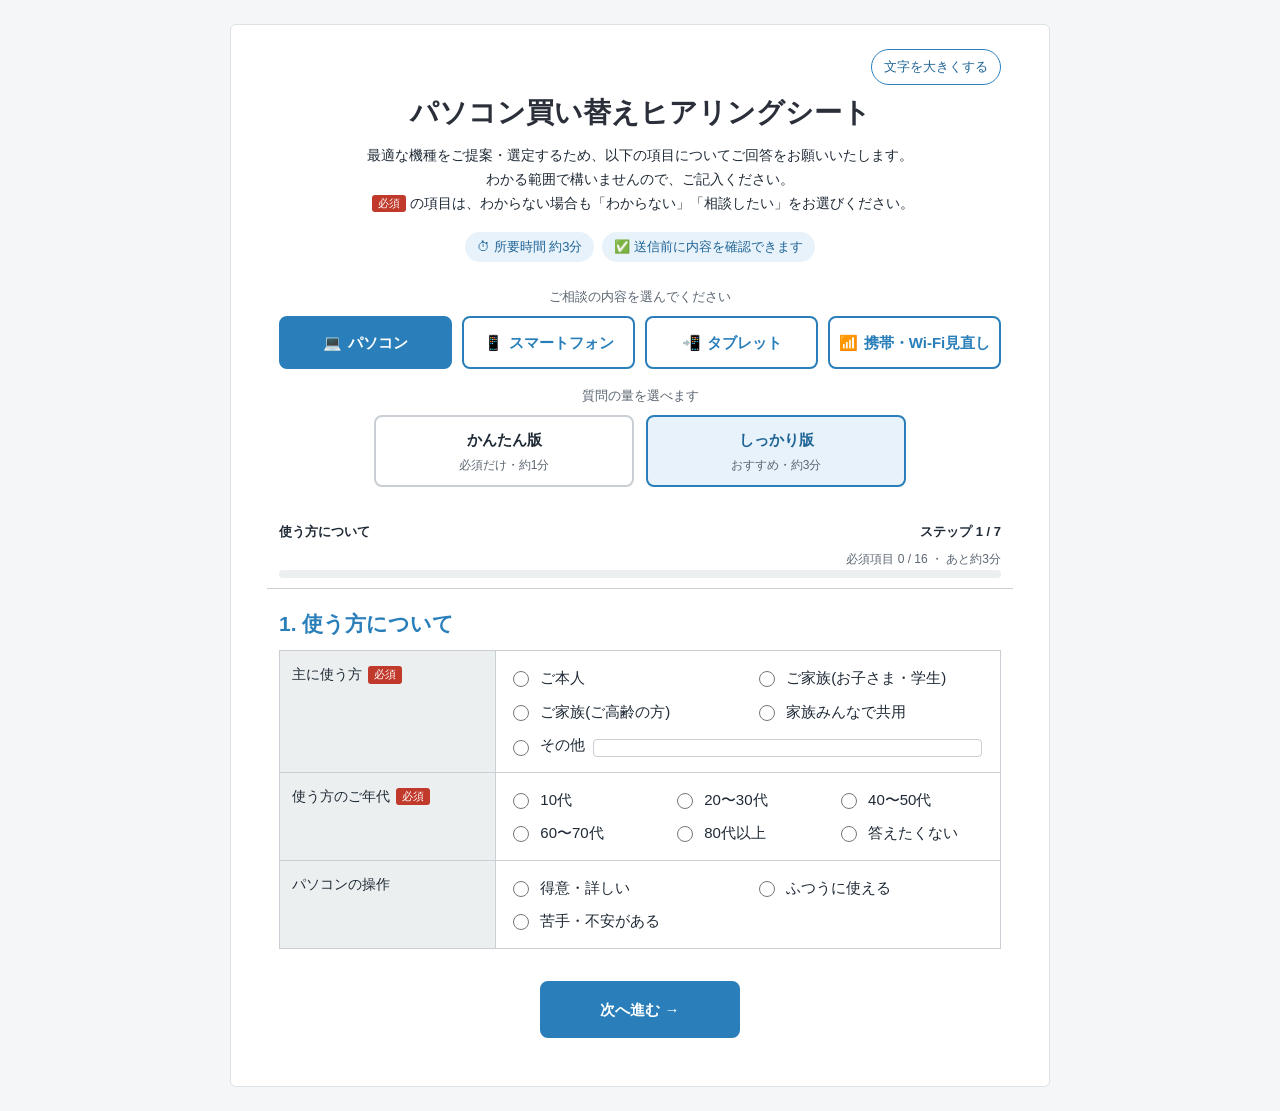
==== commit 83df18e2: "ほかの端末の買い替え・Wi-Fi料金の相談につなげる仕組みを追加 - 全シートに「ほかにも相談したいこと」(検討の時期つき)を追加 - 送信後、チェックした相談のヒアリングへ続けて進めるボタンを表示 " ====
--- a/index.html
+++ b/index.html
@@ -5,7 +5,7 @@
   <meta name="viewport" content="width=device-width, initial-scale=1">
   <meta name="robots" content="noindex">
   <title>買い替えヒアリングシート</title>
-  <link rel="stylesheet" href="style.css?v=20261114a">
+  <link rel="stylesheet" href="style.css?v=20261121c">
 </head>
 <body>
   <main class="sheet">
@@ -42,7 +42,7 @@
             <span class="icon" aria-hidden="true">📲</span><span>タブレット</span>
           </button>
           <button type="button" role="tab" data-form="plan">
-            <span class="icon" aria-hidden="true">📶</span><span>携帯料金<wbr>見直し</span>
+            <span class="icon" aria-hidden="true">📶</span><span>携帯・Wi-Fi<wbr>見直し</span>
           </button>
         </div>
       </nav>
@@ -81,7 +81,9 @@
         <div class="agree" id="agreeBox">
           <label>
             <input type="checkbox" id="agree" required>
-            入力内容を、<wbr>ご提案・ご連絡の目的で<wbr>利用することに同意します。
+            <span>
+              <a href="privacy.html" target="_blank" rel="noopener">個人情報の取り扱い</a>を確認し、<wbr>入力内容を<wbr>ご提案・ご連絡の目的で<wbr>利用することに同意します。
+            </span>
           </label>
         </div>
 
@@ -144,7 +146,10 @@
 
       <div class="contact-box" id="shopContact" hidden></div>
 
-      <!-- 機種のヒアリングを送ったあとに、携帯料金・Wi-Fiの見直しをおすすめする -->
+      <!-- 「ほかにも相談したいこと」でチェックした相談の、ヒアリングに続けて進む -->
+      <div class="next-consult" id="nextConsult" hidden></div>
+
+      <!-- ほかの相談のチェックがないとき: 携帯料金・Wi-Fiの見直しをおすすめする -->
       <div class="upsell" id="upsell" hidden>
         <p class="upsell-eyebrow">あわせてご検討ください</p>
         <h3 class="upsell-title">📶 携帯料金・Wi-Fiの見直しも<wbr>いかがですか?</h3>
@@ -156,7 +161,7 @@
           <li>データ量・通話の使い方に<wbr>合ったプランをご提案</li>
           <li>ご家族の分や、<wbr>ご自宅のネットもまとめて相談OK</li>
         </ul>
-        <button type="button" class="btn-primary" id="upsellBtn">料金見直しのヒアリングに進む(約3分)</button>
+        <button type="button" class="btn-primary" id="upsellBtn">携帯・Wi-Fi料金見直しのヒアリングに進む(約3分)</button>
         <p class="muted">お名前とメールアドレスは、<wbr>入力済みになっています。</p>
       </div>
 
@@ -172,10 +177,11 @@
     </section>
   </main>
 
-  <script src="config.js?v=20261114a"></script>
-  <script src="models.js?v=20261114a"></script>
-  <script src="accessories.js?v=20261114a"></script>
-  <script src="questions.js?v=20261114a"></script>
-  <script src="app.js?v=20261114a"></script>
+  <script src="config.js?v=20261121c"></script>
+  <script src="models.js?v=20261121c"></script>
+  <script src="accessories.js?v=20261121c"></script>
+  <script src="questions.js?v=20261121c"></script>
+  <script src="checks.js?v=20261121c"></script>
+  <script src="app.js?v=20261121c"></script>
 </body>
 </html>
--- a/style.css
+++ b/style.css
@@ -447,3 +447,38 @@
 
 /* ===== お店のロゴ ===== */
 .shop-logo { display: block; max-height: 56px; max-width: 60%; margin: 0 auto 8px; object-fit: contain; }
+
+/* 2行になる文は、1文字だけ次の行に落ちないよう、行の長さをそろえる */
+.choice > span,
+.q-table th > label,
+.q-table th > span:first-child,
+.sub-label,
+.description,
+.help-text { text-wrap: balance; }
+
+.agree a { color: var(--accent-dark); font-weight: bold; }
+
+/* ===== 確認画面の「ご確認ください」「お知らせ」 ===== */
+.check-box { margin: 0 0 20px; padding: 14px 18px; border: 1px solid #f0d58a; border-radius: 8px; background: #fff8e1; }
+.check-title { margin: 0 0 6px; font-weight: bold; color: #8a5a00; }
+.check-title.is-info { margin-top: 10px; color: var(--accent-dark); }
+.check-box ul { margin: 0; padding-left: 1.3em; }
+.check-box li + li { margin-top: 4px; }
+.check-note { margin: 10px 0 0; font-size: 13px; color: var(--muted); }
+@media print { .check-box { break-inside: avoid; } }
+
+.photo-field .photo-error { margin-top: 8px; }
+
+/* ===== 送信後: ほかのご相談へ続けて進む ===== */
+.next-consult {
+  margin: 28px 0 0; padding: 20px;
+  border: 2px solid var(--accent); border-radius: 12px; background: var(--selected-bg);
+  word-break: keep-all; overflow-wrap: anywhere;
+}
+.done .next-consult .upsell-title { margin: 0 0 8px; font-size: 20px; color: var(--heading); text-wrap: balance; }
+.next-consult-buttons { display: grid; gap: 10px; margin: 12px 0 8px; }
+.next-consult-btn { display: flex; align-items: center; justify-content: center; gap: 8px; width: 100%; min-width: 0; text-align: left; }
+.next-consult-btn .icon { font-size: 20px; }
+.next-consult .muted { margin: 4px 0 0; text-align: center; }
+.next-consult-family { margin: 12px 0 0; padding: 10px 12px; font-size: 14px; background: var(--paper); border-radius: 8px; }
+@media print { .next-consult { display: none !important; } }
